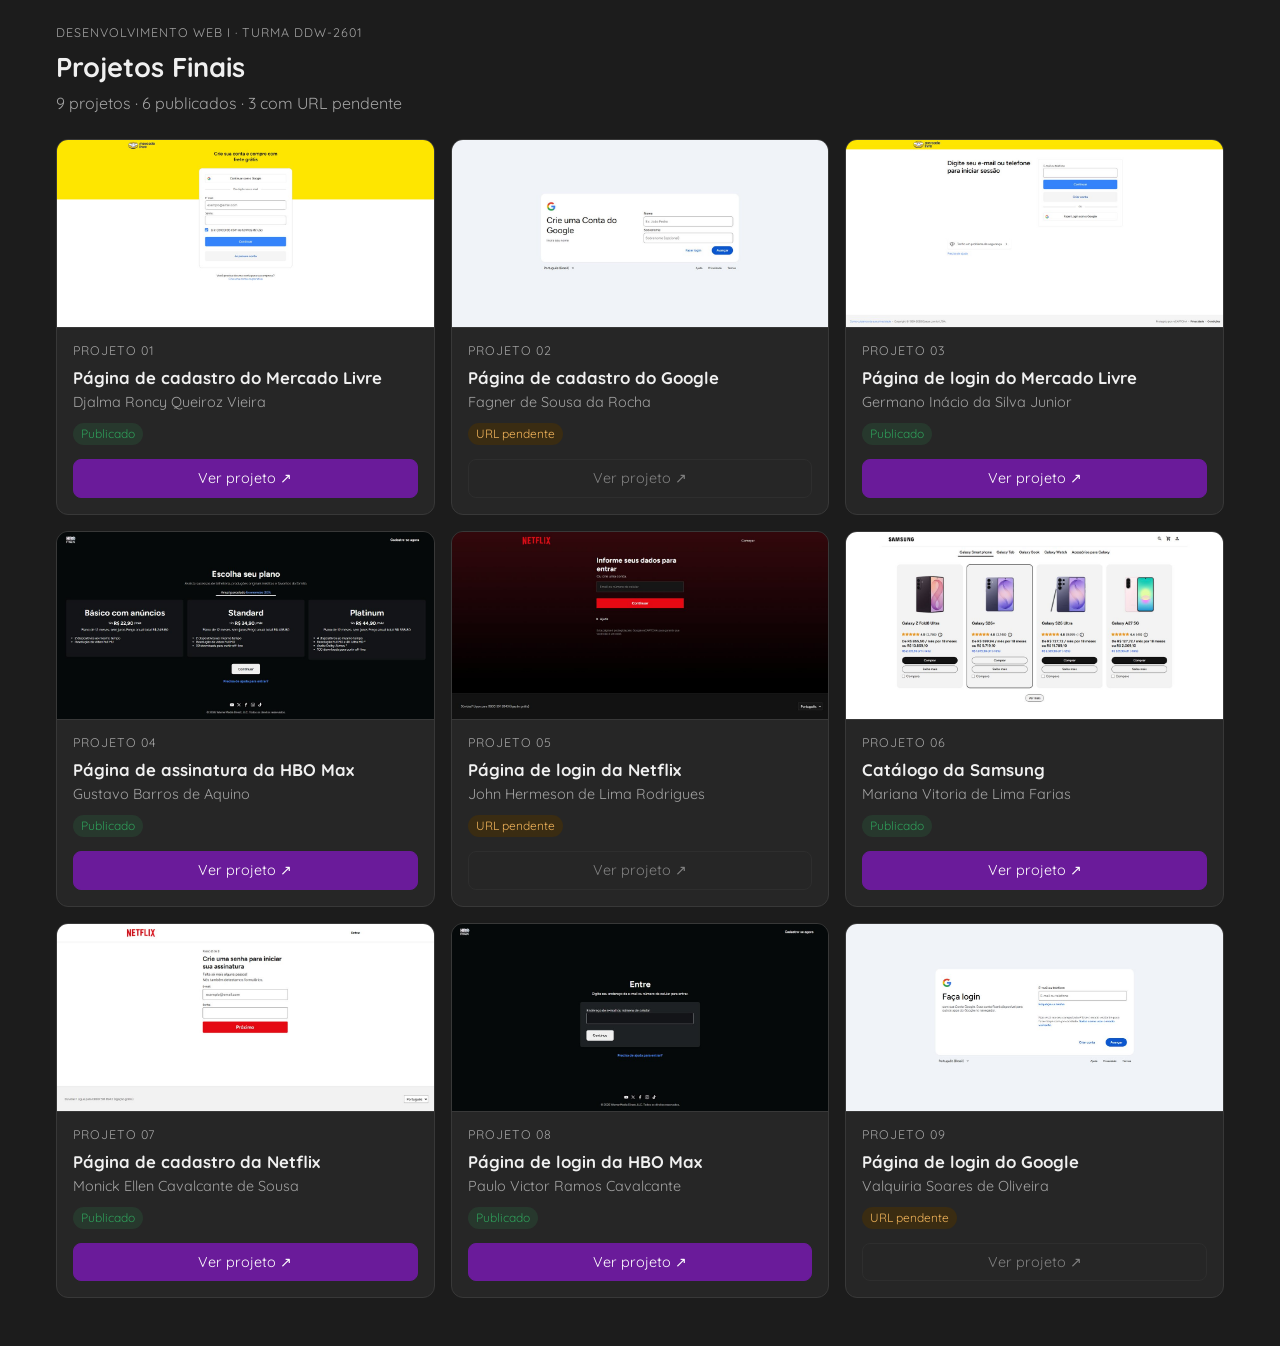
==== projetos/index.html @ 8f263882 "Adicionando página de preview dos projetos finais da turma" ====
<!doctype html><html lang="pt-BR"><head><meta charset="utf-8"><meta name="viewport" content="width=device-width,initial-scale=1"><link rel="preconnect" href="https://fonts.googleapis.com"><link rel="preconnect" href="https://fonts.gstatic.com" crossorigin><link href="https://fonts.googleapis.com/css2?family=Quicksand:wght@400;500;600;700&display=swap" rel="stylesheet"><title>Projetos Finais DDW-2601</title><style>
:root{--bg:#1c1c1c;--card:#262626;--ink:#f0f0f0;--muted:#a3a3a3;--line:#383838;--accent:#6f94ff;--warn:#f0b35a;--warnbg:#3a2c12;--chrome:#303030;color-scheme:dark}
*{box-sizing:border-box}body{margin:0;background-color:#1c1c1c;font-family:"Quicksand",sans-serif;background:var(--bg);color:var(--ink);line-height:1.45}
a{color:var(--accent)}.wrap{max-width:1200px;margin:0 auto;padding:24px 16px 48px}
.eyebrow{font-size:.78rem;letter-spacing:.08em;text-transform:uppercase;color:var(--muted);margin:0 0 6px}
h1{font-size:1.7rem;margin:0 0 4px}.sub{color:var(--muted);margin:0}
.btn{display:inline-flex;align-items:center;gap:6px;padding:8px 14px;border-radius:8px;border:1px solid var(--line);background:var(--card);color:var(--ink);text-decoration:none;font:inherit;font-size:.9rem;cursor:pointer}
.btn.primary{background:#6A1B9A;border-color:#6A1B9A;color:#fff}.btn.primary:hover{background:#7B2CB0;border-color:#7B2CB0}.btn[aria-pressed=true]{border-color:var(--accent);color:var(--accent);font-weight:600}
.badge{display:inline-block;font-size:.75rem;padding:2px 8px;border-radius:99px;background:var(--line);color:var(--muted)}
.badge.warn{background:var(--warnbg);color:var(--warn)}.badge.ok{background:rgba(47,160,90,.15);color:#2f9f5a}

.grid{display:grid;grid-template-columns:repeat(auto-fill,minmax(300px,1fr));gap:16px;margin-top:24px}
.card{background:var(--card);border:1px solid var(--line);border-radius:12px;overflow:hidden;text-decoration:none;color:inherit;transition:transform .15s,box-shadow .15s}
.card:hover{transform:translateY(-2px);box-shadow:0 8px 24px rgba(0,0,0,.45)}
.thumb{aspect-ratio:2/1;overflow:hidden;background:var(--chrome);border-bottom:1px solid var(--line)}.thumb img{display:block;width:100%;height:100%;object-fit:cover;object-position:top center;transition:transform .3s}.card:hover .thumb img{transform:scale(1.03)}
.thumb iframe{width:1600px;height:1000px;border:0;transform:scale(.25);transform-origin:0 0;pointer-events:none;background:#fff}
.thumb.none{display:grid;place-items:center;color:var(--muted);font-size:.9rem}
.body{padding:14px 16px 16px}.body h2 a{color:inherit;text-decoration:none}.body h2 a:hover{text-decoration:underline}.thumblink{display:block;text-decoration:none}.card{display:flex;flex-direction:column}.body{flex:1;display:flex;flex-direction:column;align-items:flex-start}
.cardactions{align-self:stretch;display:flex;gap:8px;margin-top:auto;padding-top:14px;flex-wrap:wrap}.cardactions .btn{flex:1;justify-content:center}.btn.disabled{opacity:.45;cursor:not-allowed}.body h2{font-size:1.05rem;margin:0 0 2px}.body .sub{margin-bottom:10px;font-size:.9rem}
</style></head><body><div class="wrap"><p class="eyebrow">Desenvolvimento Web I · Turma DDW-2601</p><h1>Projetos Finais</h1>
<p class="sub">9 projetos · 6 publicados · 3 com URL pendente</p><div class="grid"><div class="card"><a href="01-djalma-vieira.html" class="thumblink" aria-label="Ver preview de Djalma Roncy Queiroz Vieira"><div class="thumb"><img src="img/01-djalma.jpg" alt="Print do projeto de Djalma Roncy Queiroz Vieira" loading="lazy"></div></a><div class="body"><p class="eyebrow">Projeto 01</p><h2><a href="01-djalma-vieira.html">Página de cadastro do Mercado Livre</a></h2><p class="sub">Djalma Roncy Queiroz Vieira</p><span class="badge ok">Publicado</span><div class="cardactions"><a class="btn primary" href="https://djalmavieira81-ux.github.io/mercadolivre" target="_blank" rel="noopener">Ver projeto ↗</a></div></div></div><div class="card"><a href="02-fagner-rocha.html" class="thumblink" aria-label="Ver preview de Fagner de Sousa da Rocha"><div class="thumb"><img src="img/02-fagner.jpg" alt="Print do projeto de Fagner de Sousa da Rocha" loading="lazy"></div></a><div class="body"><p class="eyebrow">Projeto 02</p><h2><a href="02-fagner-rocha.html">Página de cadastro do Google</a></h2><p class="sub">Fagner de Sousa da Rocha</p><span class="badge warn">URL pendente</span><div class="cardactions"><span class="btn disabled" aria-disabled="true">Ver projeto ↗</span></div></div></div><div class="card"><a href="03-germano-junior.html" class="thumblink" aria-label="Ver preview de Germano Inácio da Silva Junior"><div class="thumb"><img src="img/03-germano.jpg" alt="Print do projeto de Germano Inácio da Silva Junior" loading="lazy"></div></a><div class="body"><p class="eyebrow">Projeto 03</p><h2><a href="03-germano-junior.html">Página de login do Mercado Livre</a></h2><p class="sub">Germano Inácio da Silva Junior</p><span class="badge ok">Publicado</span><div class="cardactions"><a class="btn primary" href="https://germanosilva88.github.io/mercadolivre" target="_blank" rel="noopener">Ver projeto ↗</a></div></div></div><div class="card"><a href="04-gustavo-aquino.html" class="thumblink" aria-label="Ver preview de Gustavo Barros de Aquino"><div class="thumb"><img src="img/04-gustavo.jpg" alt="Print do projeto de Gustavo Barros de Aquino" loading="lazy"></div></a><div class="body"><p class="eyebrow">Projeto 04</p><h2><a href="04-gustavo-aquino.html">Página de assinatura da HBO Max</a></h2><p class="sub">Gustavo Barros de Aquino</p><span class="badge ok">Publicado</span><div class="cardactions"><a class="btn primary" href="https://gustavopessoal16-afk.github.io/HBO-Max/" target="_blank" rel="noopener">Ver projeto ↗</a></div></div></div><div class="card"><a href="05-john-rodrigues.html" class="thumblink" aria-label="Ver preview de John Hermeson de Lima Rodrigues"><div class="thumb"><img src="img/05-john.jpg" alt="Print do projeto de John Hermeson de Lima Rodrigues" loading="lazy"></div></a><div class="body"><p class="eyebrow">Projeto 05</p><h2><a href="05-john-rodrigues.html">Página de login da Netflix</a></h2><p class="sub">John Hermeson de Lima Rodrigues</p><span class="badge warn">URL pendente</span><div class="cardactions"><span class="btn disabled" aria-disabled="true">Ver projeto ↗</span></div></div></div><div class="card"><a href="06-mariana-farias.html" class="thumblink" aria-label="Ver preview de Mariana Vitoria de Lima Farias"><div class="thumb"><img src="img/06-mariana.jpg" alt="Print do projeto de Mariana Vitoria de Lima Farias" loading="lazy"></div></a><div class="body"><p class="eyebrow">Projeto 06</p><h2><a href="06-mariana-farias.html">Catálogo da Samsung</a></h2><p class="sub">Mariana Vitoria de Lima Farias</p><span class="badge ok">Publicado</span><div class="cardactions"><a class="btn primary" href="https://itsmarianavitoria.github.io/samsung" target="_blank" rel="noopener">Ver projeto ↗</a></div></div></div><div class="card"><a href="07-monick-sousa.html" class="thumblink" aria-label="Ver preview de Monick Ellen Cavalcante de Sousa"><div class="thumb"><img src="img/07-monick.jpg" alt="Print do projeto de Monick Ellen Cavalcante de Sousa" loading="lazy"></div></a><div class="body"><p class="eyebrow">Projeto 07</p><h2><a href="07-monick-sousa.html">Página de cadastro da Netflix</a></h2><p class="sub">Monick Ellen Cavalcante de Sousa</p><span class="badge ok">Publicado</span><div class="cardactions"><a class="btn primary" href="https://monickellen-dev.github.io/netflix" target="_blank" rel="noopener">Ver projeto ↗</a></div></div></div><div class="card"><a href="08-paulo-cavalcante.html" class="thumblink" aria-label="Ver preview de Paulo Victor Ramos Cavalcante"><div class="thumb"><img src="img/08-paulo.jpg" alt="Print do projeto de Paulo Victor Ramos Cavalcante" loading="lazy"></div></a><div class="body"><p class="eyebrow">Projeto 08</p><h2><a href="08-paulo-cavalcante.html">Página de login da HBO Max</a></h2><p class="sub">Paulo Victor Ramos Cavalcante</p><span class="badge ok">Publicado</span><div class="cardactions"><a class="btn primary" href="https://paulo1994-cyber.github.io/hbo-max" target="_blank" rel="noopener">Ver projeto ↗</a></div></div></div><div class="card"><a href="09-valquiria-oliveira.html" class="thumblink" aria-label="Ver preview de Valquiria Soares de Oliveira"><div class="thumb"><img src="img/09-valquiria.jpg" alt="Print do projeto de Valquiria Soares de Oliveira" loading="lazy"></div></a><div class="body"><p class="eyebrow">Projeto 09</p><h2><a href="09-valquiria-oliveira.html">Página de login do Google</a></h2><p class="sub">Valquiria Soares de Oliveira</p><span class="badge warn">URL pendente</span><div class="cardactions"><span class="btn disabled" aria-disabled="true">Ver projeto ↗</span></div></div></div></div></div></body></html>
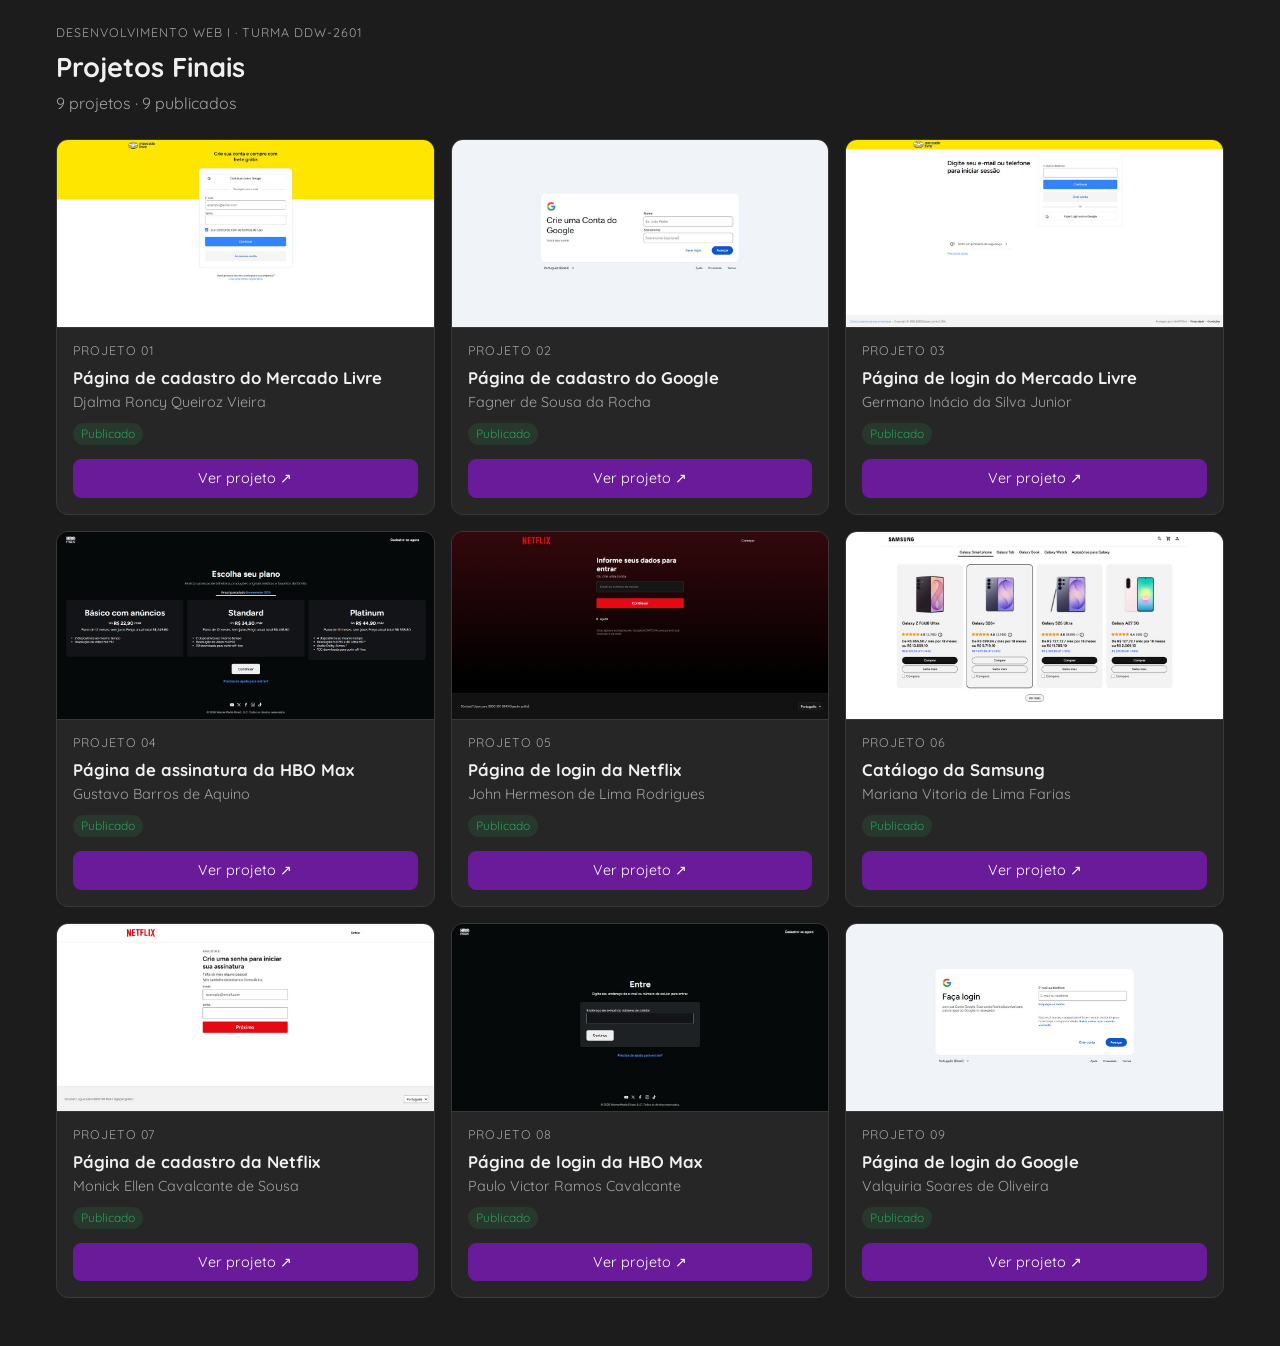
==== commit f4854f36: "Atulizando preview dos projetos publicados" ====
--- a/projetos/index.html
+++ b/projetos/index.html
@@ -18,4 +18,4 @@
 .body{padding:14px 16px 16px}.body h2 a{color:inherit;text-decoration:none}.body h2 a:hover{text-decoration:underline}.thumblink{display:block;text-decoration:none}.card{display:flex;flex-direction:column}.body{flex:1;display:flex;flex-direction:column;align-items:flex-start}
 .cardactions{align-self:stretch;display:flex;gap:8px;margin-top:auto;padding-top:14px;flex-wrap:wrap}.cardactions .btn{flex:1;justify-content:center}.btn.disabled{opacity:.45;cursor:not-allowed}.body h2{font-size:1.05rem;margin:0 0 2px}.body .sub{margin-bottom:10px;font-size:.9rem}
 </style></head><body><div class="wrap"><p class="eyebrow">Desenvolvimento Web I · Turma DDW-2601</p><h1>Projetos Finais</h1>
-<p class="sub">9 projetos · 6 publicados · 3 com URL pendente</p><div class="grid"><div class="card"><a href="01-djalma-vieira.html" class="thumblink" aria-label="Ver preview de Djalma Roncy Queiroz Vieira"><div class="thumb"><img src="img/01-djalma.jpg" alt="Print do projeto de Djalma Roncy Queiroz Vieira" loading="lazy"></div></a><div class="body"><p class="eyebrow">Projeto 01</p><h2><a href="01-djalma-vieira.html">Página de cadastro do Mercado Livre</a></h2><p class="sub">Djalma Roncy Queiroz Vieira</p><span class="badge ok">Publicado</span><div class="cardactions"><a class="btn primary" href="https://djalmavieira81-ux.github.io/mercadolivre" target="_blank" rel="noopener">Ver projeto ↗</a></div></div></div><div class="card"><a href="02-fagner-rocha.html" class="thumblink" aria-label="Ver preview de Fagner de Sousa da Rocha"><div class="thumb"><img src="img/02-fagner.jpg" alt="Print do projeto de Fagner de Sousa da Rocha" loading="lazy"></div></a><div class="body"><p class="eyebrow">Projeto 02</p><h2><a href="02-fagner-rocha.html">Página de cadastro do Google</a></h2><p class="sub">Fagner de Sousa da Rocha</p><span class="badge warn">URL pendente</span><div class="cardactions"><span class="btn disabled" aria-disabled="true">Ver projeto ↗</span></div></div></div><div class="card"><a href="03-germano-junior.html" class="thumblink" aria-label="Ver preview de Germano Inácio da Silva Junior"><div class="thumb"><img src="img/03-germano.jpg" alt="Print do projeto de Germano Inácio da Silva Junior" loading="lazy"></div></a><div class="body"><p class="eyebrow">Projeto 03</p><h2><a href="03-germano-junior.html">Página de login do Mercado Livre</a></h2><p class="sub">Germano Inácio da Silva Junior</p><span class="badge ok">Publicado</span><div class="cardactions"><a class="btn primary" href="https://germanosilva88.github.io/mercadolivre" target="_blank" rel="noopener">Ver projeto ↗</a></div></div></div><div class="card"><a href="04-gustavo-aquino.html" class="thumblink" aria-label="Ver preview de Gustavo Barros de Aquino"><div class="thumb"><img src="img/04-gustavo.jpg" alt="Print do projeto de Gustavo Barros de Aquino" loading="lazy"></div></a><div class="body"><p class="eyebrow">Projeto 04</p><h2><a href="04-gustavo-aquino.html">Página de assinatura da HBO Max</a></h2><p class="sub">Gustavo Barros de Aquino</p><span class="badge ok">Publicado</span><div class="cardactions"><a class="btn primary" href="https://gustavopessoal16-afk.github.io/HBO-Max/" target="_blank" rel="noopener">Ver projeto ↗</a></div></div></div><div class="card"><a href="05-john-rodrigues.html" class="thumblink" aria-label="Ver preview de John Hermeson de Lima Rodrigues"><div class="thumb"><img src="img/05-john.jpg" alt="Print do projeto de John Hermeson de Lima Rodrigues" loading="lazy"></div></a><div class="body"><p class="eyebrow">Projeto 05</p><h2><a href="05-john-rodrigues.html">Página de login da Netflix</a></h2><p class="sub">John Hermeson de Lima Rodrigues</p><span class="badge warn">URL pendente</span><div class="cardactions"><span class="btn disabled" aria-disabled="true">Ver projeto ↗</span></div></div></div><div class="card"><a href="06-mariana-farias.html" class="thumblink" aria-label="Ver preview de Mariana Vitoria de Lima Farias"><div class="thumb"><img src="img/06-mariana.jpg" alt="Print do projeto de Mariana Vitoria de Lima Farias" loading="lazy"></div></a><div class="body"><p class="eyebrow">Projeto 06</p><h2><a href="06-mariana-farias.html">Catálogo da Samsung</a></h2><p class="sub">Mariana Vitoria de Lima Farias</p><span class="badge ok">Publicado</span><div class="cardactions"><a class="btn primary" href="https://itsmarianavitoria.github.io/samsung" target="_blank" rel="noopener">Ver projeto ↗</a></div></div></div><div class="card"><a href="07-monick-sousa.html" class="thumblink" aria-label="Ver preview de Monick Ellen Cavalcante de Sousa"><div class="thumb"><img src="img/07-monick.jpg" alt="Print do projeto de Monick Ellen Cavalcante de Sousa" loading="lazy"></div></a><div class="body"><p class="eyebrow">Projeto 07</p><h2><a href="07-monick-sousa.html">Página de cadastro da Netflix</a></h2><p class="sub">Monick Ellen Cavalcante de Sousa</p><span class="badge ok">Publicado</span><div class="cardactions"><a class="btn primary" href="https://monickellen-dev.github.io/netflix" target="_blank" rel="noopener">Ver projeto ↗</a></div></div></div><div class="card"><a href="08-paulo-cavalcante.html" class="thumblink" aria-label="Ver preview de Paulo Victor Ramos Cavalcante"><div class="thumb"><img src="img/08-paulo.jpg" alt="Print do projeto de Paulo Victor Ramos Cavalcante" loading="lazy"></div></a><div class="body"><p class="eyebrow">Projeto 08</p><h2><a href="08-paulo-cavalcante.html">Página de login da HBO Max</a></h2><p class="sub">Paulo Victor Ramos Cavalcante</p><span class="badge ok">Publicado</span><div class="cardactions"><a class="btn primary" href="https://paulo1994-cyber.github.io/hbo-max" target="_blank" rel="noopener">Ver projeto ↗</a></div></div></div><div class="card"><a href="09-valquiria-oliveira.html" class="thumblink" aria-label="Ver preview de Valquiria Soares de Oliveira"><div class="thumb"><img src="img/09-valquiria.jpg" alt="Print do projeto de Valquiria Soares de Oliveira" loading="lazy"></div></a><div class="body"><p class="eyebrow">Projeto 09</p><h2><a href="09-valquiria-oliveira.html">Página de login do Google</a></h2><p class="sub">Valquiria Soares de Oliveira</p><span class="badge warn">URL pendente</span><div class="cardactions"><span class="btn disabled" aria-disabled="true">Ver projeto ↗</span></div></div></div></div></div></body></html>+<p class="sub">9 projetos · 9 publicados</p><div class="grid"><div class="card"><a href="01-djalma-vieira.html" class="thumblink" aria-label="Ver preview de Djalma Roncy Queiroz Vieira"><div class="thumb"><img src="img/01-djalma.jpg" alt="Print do projeto de Djalma Roncy Queiroz Vieira" loading="lazy"></div></a><div class="body"><p class="eyebrow">Projeto 01</p><h2><a href="01-djalma-vieira.html">Página de cadastro do Mercado Livre</a></h2><p class="sub">Djalma Roncy Queiroz Vieira</p><span class="badge ok">Publicado</span><div class="cardactions"><a class="btn primary" href="https://djalmavieira81-ux.github.io/mercadolivre" target="_blank" rel="noopener">Ver projeto ↗</a></div></div></div><div class="card"><a href="02-fagner-rocha.html" class="thumblink" aria-label="Ver preview de Fagner de Sousa da Rocha"><div class="thumb"><img src="img/02-fagner.jpg" alt="Print do projeto de Fagner de Sousa da Rocha" loading="lazy"></div></a><div class="body"><p class="eyebrow">Projeto 02</p><h2><a href="02-fagner-rocha.html">Página de cadastro do Google</a></h2><p class="sub">Fagner de Sousa da Rocha</p><span class="badge ok">Publicado</span><div class="cardactions"><a class="btn primary" href="https://faguinrocha-blip.github.io/google" target="_blank" rel="noopener">Ver projeto ↗</a></div></div></div><div class="card"><a href="03-germano-junior.html" class="thumblink" aria-label="Ver preview de Germano Inácio da Silva Junior"><div class="thumb"><img src="img/03-germano.jpg" alt="Print do projeto de Germano Inácio da Silva Junior" loading="lazy"></div></a><div class="body"><p class="eyebrow">Projeto 03</p><h2><a href="03-germano-junior.html">Página de login do Mercado Livre</a></h2><p class="sub">Germano Inácio da Silva Junior</p><span class="badge ok">Publicado</span><div class="cardactions"><a class="btn primary" href="https://germanosilva88.github.io/mercadolivre" target="_blank" rel="noopener">Ver projeto ↗</a></div></div></div><div class="card"><a href="04-gustavo-aquino.html" class="thumblink" aria-label="Ver preview de Gustavo Barros de Aquino"><div class="thumb"><img src="img/04-gustavo.jpg" alt="Print do projeto de Gustavo Barros de Aquino" loading="lazy"></div></a><div class="body"><p class="eyebrow">Projeto 04</p><h2><a href="04-gustavo-aquino.html">Página de assinatura da HBO Max</a></h2><p class="sub">Gustavo Barros de Aquino</p><span class="badge ok">Publicado</span><div class="cardactions"><a class="btn primary" href="https://gustavopessoal16-afk.github.io/HBO-Max/" target="_blank" rel="noopener">Ver projeto ↗</a></div></div></div><div class="card"><a href="05-john-rodrigues.html" class="thumblink" aria-label="Ver preview de John Hermeson de Lima Rodrigues"><div class="thumb"><img src="img/05-john.jpg" alt="Print do projeto de John Hermeson de Lima Rodrigues" loading="lazy"></div></a><div class="body"><p class="eyebrow">Projeto 05</p><h2><a href="05-john-rodrigues.html">Página de login da Netflix</a></h2><p class="sub">John Hermeson de Lima Rodrigues</p><span class="badge ok">Publicado</span><div class="cardactions"><a class="btn primary" href="https://comprasnanet005-cell.github.io/netflix" target="_blank" rel="noopener">Ver projeto ↗</a></div></div></div><div class="card"><a href="06-mariana-farias.html" class="thumblink" aria-label="Ver preview de Mariana Vitoria de Lima Farias"><div class="thumb"><img src="img/06-mariana.jpg" alt="Print do projeto de Mariana Vitoria de Lima Farias" loading="lazy"></div></a><div class="body"><p class="eyebrow">Projeto 06</p><h2><a href="06-mariana-farias.html">Catálogo da Samsung</a></h2><p class="sub">Mariana Vitoria de Lima Farias</p><span class="badge ok">Publicado</span><div class="cardactions"><a class="btn primary" href="https://itsmarianavitoria.github.io/samsung" target="_blank" rel="noopener">Ver projeto ↗</a></div></div></div><div class="card"><a href="07-monick-sousa.html" class="thumblink" aria-label="Ver preview de Monick Ellen Cavalcante de Sousa"><div class="thumb"><img src="img/07-monick.jpg" alt="Print do projeto de Monick Ellen Cavalcante de Sousa" loading="lazy"></div></a><div class="body"><p class="eyebrow">Projeto 07</p><h2><a href="07-monick-sousa.html">Página de cadastro da Netflix</a></h2><p class="sub">Monick Ellen Cavalcante de Sousa</p><span class="badge ok">Publicado</span><div class="cardactions"><a class="btn primary" href="https://monickellen-dev.github.io/netflix" target="_blank" rel="noopener">Ver projeto ↗</a></div></div></div><div class="card"><a href="08-paulo-cavalcante.html" class="thumblink" aria-label="Ver preview de Paulo Victor Ramos Cavalcante"><div class="thumb"><img src="img/08-paulo.jpg" alt="Print do projeto de Paulo Victor Ramos Cavalcante" loading="lazy"></div></a><div class="body"><p class="eyebrow">Projeto 08</p><h2><a href="08-paulo-cavalcante.html">Página de login da HBO Max</a></h2><p class="sub">Paulo Victor Ramos Cavalcante</p><span class="badge ok">Publicado</span><div class="cardactions"><a class="btn primary" href="https://paulo1994-cyber.github.io/hbo-max" target="_blank" rel="noopener">Ver projeto ↗</a></div></div></div><div class="card"><a href="09-valquiria-oliveira.html" class="thumblink" aria-label="Ver preview de Valquiria Soares de Oliveira"><div class="thumb"><img src="img/09-valquiria.jpg" alt="Print do projeto de Valquiria Soares de Oliveira" loading="lazy"></div></a><div class="body"><p class="eyebrow">Projeto 09</p><h2><a href="09-valquiria-oliveira.html">Página de login do Google</a></h2><p class="sub">Valquiria Soares de Oliveira</p><span class="badge ok">Publicado</span><div class="cardactions"><a class="btn primary" href="https://valquiria644-rgb.github.io/google" target="_blank" rel="noopener">Ver projeto ↗</a></div></div></div></div></div></body></html>
